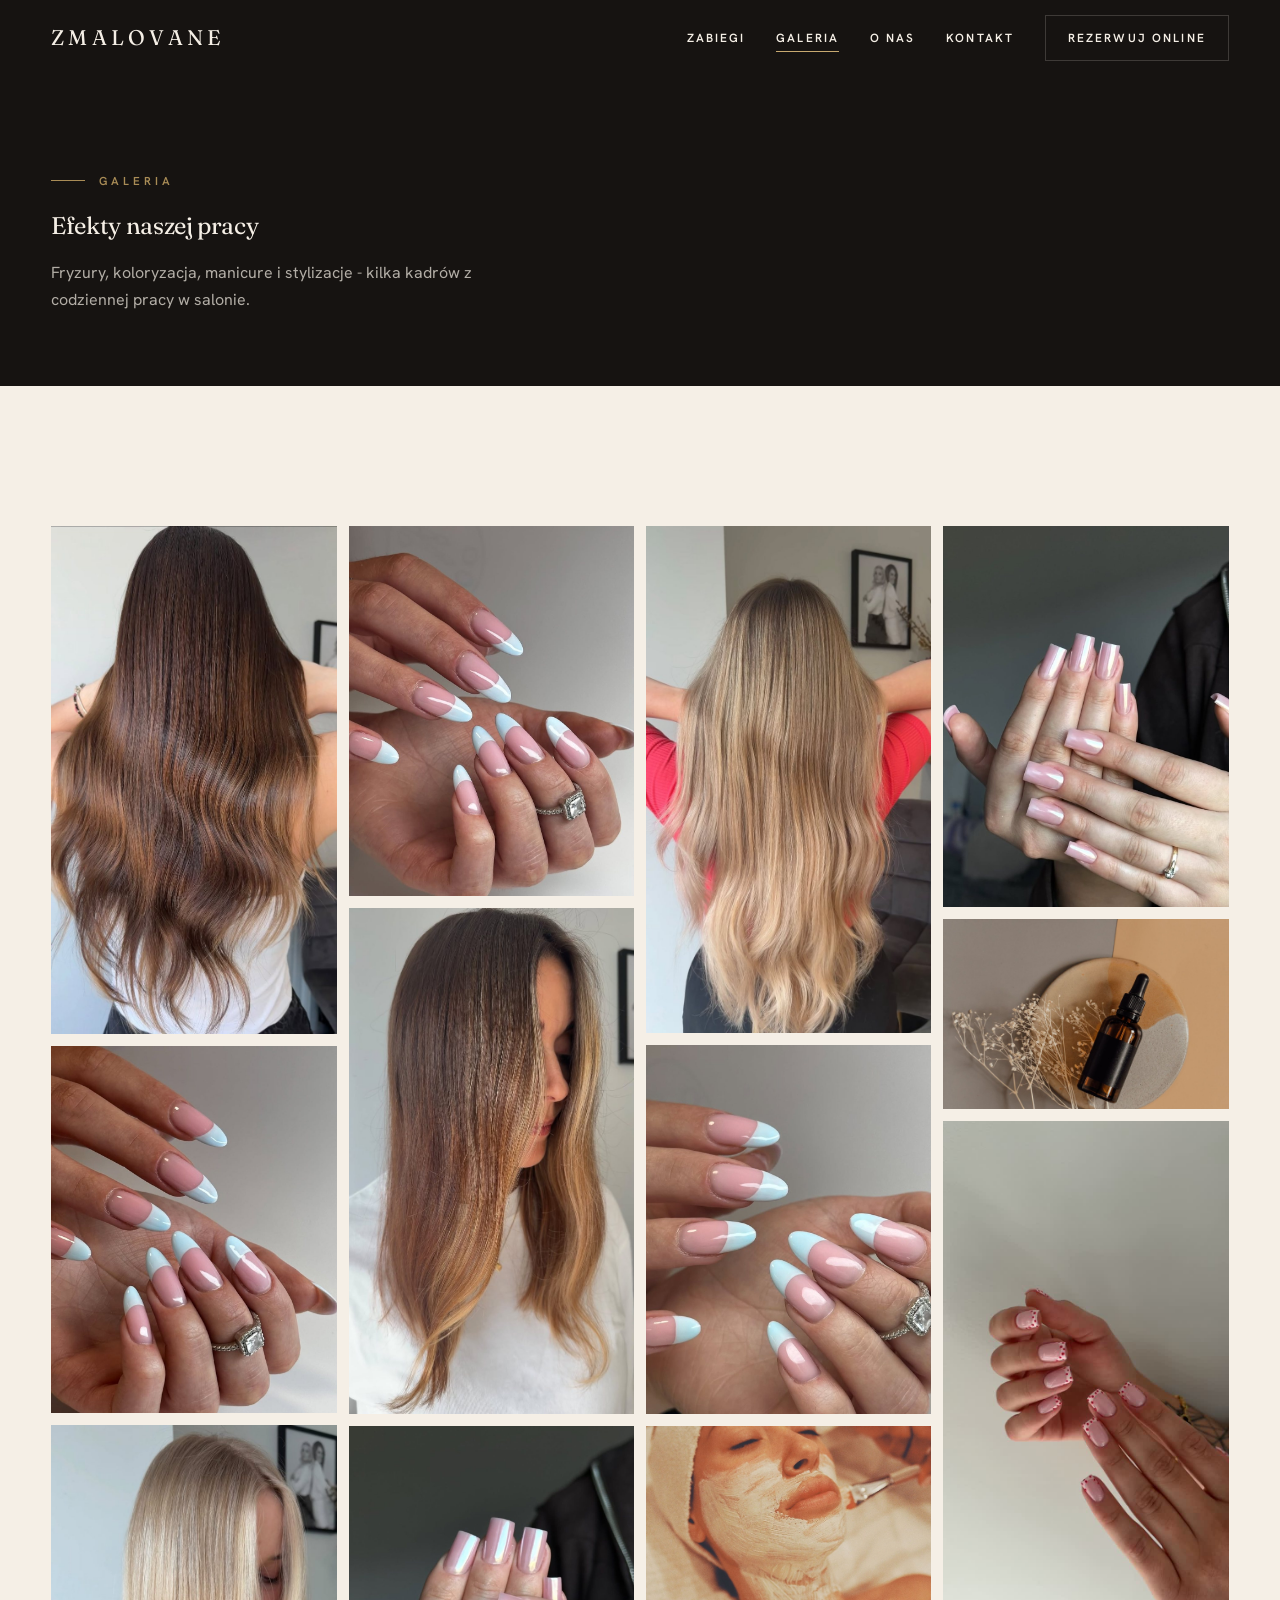
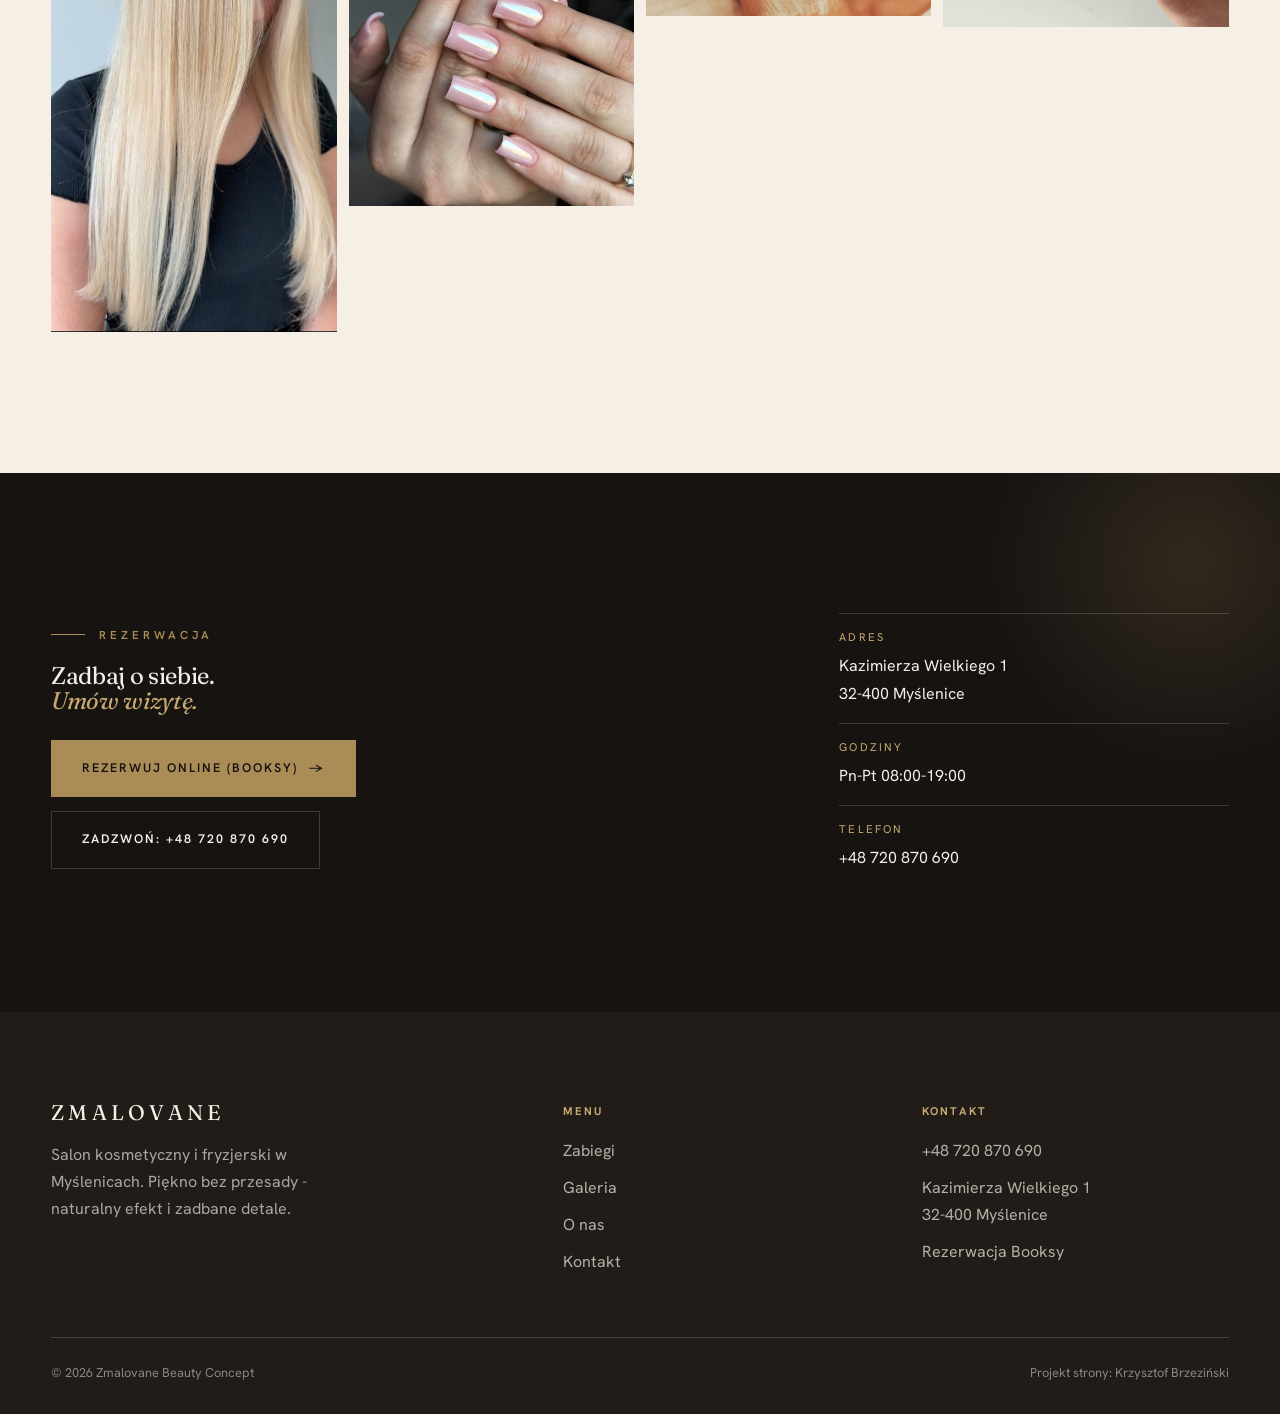
==== galeria.html @ ad1eac25 "REDESIGN v2 - calkowicie nowy szkielet (editorial atelier) Na zyczenie K.: nie recolor, lecz nowa st" ====
<!DOCTYPE html><html lang="pl"><head><meta charset="UTF-8">
<meta name="viewport" content="width=device-width, initial-scale=1.0">
<title>Galeria - Zmalovane Beauty Concept</title>
<meta name="description" content="Zmalovane Beauty Concept - salon kosmetyczny i fryzjerski w Myślenicach. Galeria.">
<link rel="preconnect" href="https://fonts.googleapis.com"><link rel="preconnect" href="https://fonts.gstatic.com" crossorigin>
<link href="https://fonts.googleapis.com/css2?family=Fraunces:ital,opsz,wght@0,9..144,400;0,9..144,500;1,9..144,400&family=Hanken+Grotesk:wght@400;500;600&display=swap" rel="stylesheet">
<link rel="stylesheet" href="assets/styles.css"></head><body>
<header class="top on-dark" id="top"><div class="wrap">
<a class="brand" href="index.html">Zmalovane</a>
<nav class="nav" id="nav">
<a href="zabiegi.html">Zabiegi</a>
<a href="galeria.html" class="on">Galeria</a>
<a href="o-nas.html">O nas</a>
<a href="kontakt.html">Kontakt</a>
<a class="book" href="https://booksy.com/pl-pl/103935_zmalovane-beauty-concept_paznokcie_10081_myslenice" target="_blank" rel="noopener">Rezerwuj online</a>
</nav>
<button class="burger" id="burger" aria-label="Menu"><span></span><span></span><span></span></button>
</div></header>
<section class="pagehead"><div class="wrap">
<span class="kicker rv">Galeria</span><h1 class="rv">Efekty naszej pracy</h1>
<p class="rv">Fryzury, koloryzacja, manicure i stylizacje - kilka kadrów z codziennej pracy w salonie.</p></div></section>
<section><div class="wrap"><div class="gal-full">
<figure class="rv"><img src="img/g5.jpg" alt="Koloryzacja włosów" loading="lazy"></figure>
<figure class="rv"><img src="img/g2.jpg" alt="Manicure hybrydowy" loading="lazy"></figure>
<figure class="rv"><img src="img/g7.jpg" alt="Stylizacja włosów" loading="lazy"></figure>
<figure class="rv"><img src="img/g6.jpg" alt="Manicure" loading="lazy"></figure>
<figure class="rv"><img src="img/g9.jpg" alt="Koloryzacja ombre" loading="lazy"></figure>
<figure class="rv"><img src="img/g8.jpg" alt="Paznokcie chrome" loading="lazy"></figure>
<figure class="rv"><img src="img/g1.jpg" alt="Koloryzacja" loading="lazy"></figure>
<figure class="rv"><img src="img/g3.jpg" alt="Manicure francuski" loading="lazy"></figure>
<figure class="rv"><img src="img/g11.jpg" alt="Pielęgnacja twarzy" loading="lazy"></figure>
<figure class="rv"><img src="img/g4.jpg" alt="Stylizacja paznokci" loading="lazy"></figure>
<figure class="rv"><img src="img/g13.jpg" alt="Pielęgnacja" loading="lazy"></figure>
<figure class="rv"><img src="img/g10.jpg" alt="Manicure" loading="lazy"></figure>
</div></div></section>
<section class="book-band"><div class="wrap">
<div class="rv"><span class="kicker">Rezerwacja</span>
<h2 style="margin-top:20px">Zadbaj o siebie.<br><em>Umów wizytę.</em></h2>
<div class="book-actions">
<a class="btn btn-gold" href="https://booksy.com/pl-pl/103935_zmalovane-beauty-concept_paznokcie_10081_myslenice" target="_blank" rel="noopener">Rezerwuj online (Booksy) <span class="a">&rarr;</span></a>
<a class="btn btn-lt" href="tel:+48720870690">Zadzwoń: +48 720 870 690</a></div></div>
<div class="info rv">
<div class="r"><div class="l">Adres</div><div>Kazimierza Wielkiego 1<br>32-400 Myślenice</div></div>
<div class="r"><div class="l">Godziny</div><div>Pn-Pt 08:00-19:00</div></div>
<div class="r"><div class="l">Telefon</div><a href="tel:+48720870690">+48 720 870 690</a></div></div>
</div></section>
<footer><div class="wrap"><div class="foot-grid">
<div class="foot-brand"><div class="brand">Zmalovane</div>
<p>Salon kosmetyczny i fryzjerski w Myślenicach. Piękno bez przesady - naturalny efekt i zadbane detale.</p></div>
<div class="foot-col"><h4>Menu</h4><a href="zabiegi.html">Zabiegi</a><a href="galeria.html">Galeria</a><a href="o-nas.html">O nas</a><a href="kontakt.html">Kontakt</a></div>
<div class="foot-col"><h4>Kontakt</h4><a href="tel:+48720870690">+48 720 870 690</a><p>Kazimierza Wielkiego 1<br>32-400 Myślenice</p><a href="https://booksy.com/pl-pl/103935_zmalovane-beauty-concept_paznokcie_10081_myslenice" target="_blank" rel="noopener">Rezerwacja Booksy</a></div>
</div><div class="foot-bot"><span>&copy; 2026 Zmalovane Beauty Concept</span><span>Projekt strony: Krzysztof Brzeziński</span></div>
</div></footer><script src="assets/main.js"></script></body></html>
---- assets/styles.css ----
/* ============================================================
   ZMALOVANE BEAUTY CONCEPT — redesign 2026-07-06
   "Editorial atelier": quiet luxury, czern / kosc sloniowa / bez,
   akcent antyczny zloty. NOWY szkielet (nie STOLBASZ).
   Projekt: Krzysztof Brzezinski
   ============================================================ */

:root{
  --ivory:#F5EFE6;        /* glowne tlo - ciepla kosc sloniowa */
  --ivory-2:#EFE7DA;      /* sekcje alternatywne - bez */
  --char:#161311;         /* czern (hero, booking, stopka) */
  --char-2:#211C18;       /* ciemniejsze karty na czerni */
  --ink:#1A1613;          /* tekst na jasnym */
  --ink-2:#4A4137;        /* drugorzedny */
  --stone:#8B8073;        /* muted taupe */
  --gold:#A98C56;         /* jedyny akcent - antyczne zloto */
  --gold-lt:#C7A970;
  --line:rgba(26,22,19,.14);
  --line-lt:rgba(245,239,230,.18);
  --disp:'Fraunces',Georgia,serif;
  --body:'Hanken Grotesk',system-ui,sans-serif;
  --sp:clamp(84px,11vw,168px);      /* rytm sekcji - duzo oddechu */
}

*{box-sizing:border-box;margin:0;padding:0}
html{scroll-behavior:smooth}
body{font-family:var(--body);color:var(--ink);background:var(--ivory);
  font-size:clamp(1rem,.97rem+.15vw,1.09rem);line-height:1.7;-webkit-font-smoothing:antialiased;text-rendering:optimizeLegibility}
img{max-width:100%;display:block}
a{color:inherit;text-decoration:none}
.wrap{width:min(92%,1240px);margin-inline:auto}
section{padding-block:var(--sp)}

h1,h2,h3{font-family:var(--disp);font-weight:400;line-height:1.04;letter-spacing:-.015em}
.serif-it{font-style:italic}

/* label / eyebrow */
.kicker{font-family:var(--body);font-size:.72rem;font-weight:600;letter-spacing:.34em;text-transform:uppercase;color:var(--gold);
  display:inline-flex;align-items:center;gap:14px}
.kicker::before{content:"";width:34px;height:1px;background:var(--gold);display:inline-block}
.kicker.center{justify-content:center}

/* buttons */
.btn{display:inline-flex;align-items:center;gap:11px;font-family:var(--body);font-weight:600;font-size:.78rem;
  letter-spacing:.16em;text-transform:uppercase;padding:17px 30px;border:1px solid var(--ink);color:var(--ink);
  background:transparent;transition:.35s cubic-bezier(.2,.7,.3,1);cursor:pointer}
.btn:hover{background:var(--ink);color:var(--ivory)}
.btn-fill{background:var(--ink);color:var(--ivory);border-color:var(--ink)}
.btn-fill:hover{background:var(--gold);border-color:var(--gold);color:var(--char)}
.btn-gold{background:var(--gold);border-color:var(--gold);color:var(--char)}
.btn-gold:hover{background:transparent;color:var(--gold)}
.btn-lt{border-color:var(--line-lt);color:var(--ivory)}
.btn-lt:hover{background:var(--ivory);color:var(--char);border-color:var(--ivory)}
.btn .a{transition:transform .35s}
.btn:hover .a{transform:translateX(5px)}

/* ---------- TOP BAR ---------- */
.top{position:fixed;inset:0 0 auto 0;z-index:60;transition:background .4s,border-color .4s,padding .4s;
  border-bottom:1px solid transparent;padding-block:6px}
.top .wrap{display:flex;align-items:center;justify-content:space-between;height:64px}
.top.solid{background:color-mix(in srgb,var(--ivory) 92%,transparent);backdrop-filter:blur(12px) saturate(140%);border-bottom-color:var(--line)}
.brand{font-family:var(--disp);font-weight:400;font-size:1.32rem;letter-spacing:.2em;text-transform:uppercase;color:var(--ink);line-height:1}
.top.on-dark .brand,.top.on-dark .nav a{color:var(--ivory)}
.top.on-dark .nav a::after{background:var(--gold-lt)}
.nav{display:flex;align-items:center;gap:clamp(18px,2.4vw,38px)}
.nav a{font-size:.74rem;font-weight:600;letter-spacing:.18em;text-transform:uppercase;color:var(--ink-2);position:relative;padding-block:4px}
.nav a::after{content:"";position:absolute;left:0;bottom:0;height:1px;width:0;background:var(--gold);transition:width .35s}
.nav a:hover::after,.nav a.on::after{width:100%}
.nav .book{padding:12px 22px;border:1px solid currentColor;color:var(--ink)}
.top.on-dark .nav .book{color:var(--ivory);border-color:var(--line-lt)}
.nav .book::after{display:none}
.nav .book:hover{background:var(--gold);border-color:var(--gold);color:var(--char)}
.burger{display:none;flex-direction:column;gap:5px;background:none;border:0;cursor:pointer;padding:8px}
.burger span{width:26px;height:1.5px;background:currentColor;color:var(--ink);transition:.3s}
.top.on-dark .burger span{background:var(--ivory)}

/* ---------- HERO (charcoal, asymetryczny editorial) ---------- */
.hero{position:relative;background:var(--char);color:var(--ivory);min-height:100svh;display:flex;align-items:stretch;overflow:hidden}
.hero-grid{display:grid;grid-template-columns:1.05fr .95fr;width:100%;align-items:stretch}
.hero-copy{display:flex;flex-direction:column;justify-content:center;padding:clamp(96px,12vh,150px) clamp(24px,5vw,90px) clamp(48px,7vh,90px)}
.hero-copy .kicker{margin-bottom:34px}
.hero-h1{font-size:clamp(3.2rem,2rem+6vw,6.4rem);line-height:.98;letter-spacing:-.02em;margin-bottom:30px}
.hero-h1 em{font-style:italic;color:var(--gold-lt)}
.hero-lead{color:rgba(245,239,230,.72);max-width:40ch;font-size:clamp(1.05rem,1rem+.4vw,1.25rem);margin-bottom:40px}
.hero-actions{display:flex;flex-wrap:wrap;gap:16px;align-items:center}
.hero-meta{margin-top:44px;display:flex;gap:34px;flex-wrap:wrap;color:rgba(245,239,230,.6);font-size:.82rem;letter-spacing:.04em}
.hero-meta b{color:var(--gold-lt);font-weight:600}
.hero-fig{position:relative;overflow:hidden;min-height:56svh}
.hero-fig img{position:absolute;inset:0;width:100%;height:100%;object-fit:cover;object-position:50% 28%}
.hero-fig::after{content:"";position:absolute;inset:0;background:linear-gradient(100deg,rgba(22,19,17,.5),transparent 34%)}
.hero-tag{position:absolute;left:0;bottom:0;z-index:2;writing-mode:vertical-rl;transform:rotate(180deg);
  padding:18px 12px;font-size:.68rem;letter-spacing:.32em;text-transform:uppercase;color:rgba(245,239,230,.7)}

/* ---------- MARQUEE ---------- */
.marq{background:var(--char);padding:0 0 0;overflow:hidden;border-top:1px solid var(--line-lt)}
.marq-track{display:flex;gap:0;width:100%}
.marq-track img{width:clamp(210px,24vw,320px);height:clamp(260px,30vw,400px);object-fit:cover;filter:grayscale(.08)}

/* ---------- INTRO MANIFESTO ---------- */
.manifesto{text-align:center;background:var(--ivory)}
.manifesto .wrap{max-width:940px}
.manifesto .kicker{margin-bottom:34px}
.manifesto p{font-family:var(--disp);font-weight:400;font-size:clamp(1.7rem,1.1rem+2.6vw,3rem);line-height:1.26;letter-spacing:-.01em;color:var(--ink)}
.manifesto p em{font-style:italic;color:var(--gold)}
.manifesto .sig{margin-top:34px;color:var(--stone);font-size:.82rem;letter-spacing:.2em;text-transform:uppercase}

/* ---------- SERVICES (editorial rows) ---------- */
.svcs{background:var(--ivory-2)}
.svc-head{display:flex;justify-content:space-between;align-items:flex-end;gap:24px;margin-bottom:clamp(40px,6vw,80px);flex-wrap:wrap}
.svc-head h2{font-size:clamp(2.2rem,1.5rem+2.6vw,3.6rem)}
.svc-row{display:grid;grid-template-columns:1fr 1fr;gap:clamp(28px,5vw,84px);align-items:center;padding-block:clamp(34px,5vw,64px)}
.svc-row+.svc-row{border-top:1px solid var(--line)}
.svc-row:nth-child(even) .svc-fig{order:2}
.svc-fig{position:relative;aspect-ratio:4/5;overflow:hidden}
.svc-fig img{width:100%;height:100%;object-fit:cover;transition:transform 1.1s cubic-bezier(.2,.7,.3,1)}
.svc-row:hover .svc-fig img{transform:scale(1.05)}
.svc-no{font-family:var(--disp);font-size:.9rem;letter-spacing:.2em;color:var(--gold);display:block;margin-bottom:18px}
.svc-copy h3{font-size:clamp(1.7rem,1.2rem+1.6vw,2.6rem);margin-bottom:16px}
.svc-copy p{color:var(--ink-2);max-width:44ch;margin-bottom:22px}
.svc-price{display:flex;flex-direction:column;gap:9px;margin-bottom:26px;max-width:38ch}
.svc-price .r{display:flex;justify-content:space-between;gap:16px;border-bottom:1px dotted var(--line);padding-bottom:8px;font-size:.95rem}
.svc-price .r span:first-child{color:var(--ink)}
.svc-price .r span:last-child{color:var(--gold);font-weight:600;white-space:nowrap}
.svc-link{font-size:.76rem;font-weight:600;letter-spacing:.16em;text-transform:uppercase;color:var(--ink);
  border-bottom:1px solid var(--gold);padding-bottom:5px;display:inline-flex;gap:9px;align-items:center}
.svc-link .a{transition:transform .35s}.svc-link:hover .a{transform:translateX(5px)}

/* ---------- GALLERY teaser ---------- */
.galsec .svc-head{margin-bottom:clamp(30px,4vw,54px)}
.gal-grid{display:grid;grid-template-columns:repeat(4,1fr);gap:12px}
.gal-grid figure{position:relative;overflow:hidden;aspect-ratio:3/4}
.gal-grid figure.tall{grid-row:span 2;aspect-ratio:3/8}
.gal-grid img{width:100%;height:100%;object-fit:cover;transition:transform 1s cubic-bezier(.2,.7,.3,1)}
.gal-grid figure:hover img{transform:scale(1.06)}
@media(max-width:820px){.gal-grid{grid-template-columns:repeat(2,1fr)}.gal-grid figure.tall{grid-row:span 1;aspect-ratio:3/4}}

/* ---------- ATELIER / ZESPOL (dark) ---------- */
.atelier{background:var(--char);color:var(--ivory)}
.atelier .wrap{display:grid;grid-template-columns:1fr 1fr;gap:clamp(32px,6vw,90px);align-items:center}
.atelier-fig{aspect-ratio:5/6;overflow:hidden}
.atelier-fig img{width:100%;height:100%;object-fit:cover}
.atelier .kicker{margin-bottom:28px}
.atelier h2{font-size:clamp(2rem,1.4rem+2.4vw,3.2rem);margin-bottom:24px;color:var(--ivory)}
.atelier p{color:rgba(245,239,230,.72);max-width:46ch;margin-bottom:18px}
.team{margin-top:30px;display:flex;flex-direction:column;gap:14px}
.team .m{display:flex;align-items:baseline;gap:16px;border-top:1px solid var(--line-lt);padding-top:14px}
.team .m b{font-family:var(--disp);font-size:1.15rem;font-weight:400}
.team .m span{color:var(--gold-lt);font-size:.74rem;letter-spacing:.16em;text-transform:uppercase}

/* ---------- TRUST band ---------- */
.trust{background:var(--ivory);text-align:center}
.trust .stars{font-size:1.3rem;color:var(--gold);letter-spacing:.2em}
.trust .big{font-family:var(--disp);font-size:clamp(2.6rem,1.8rem+3vw,4.4rem);line-height:1;margin:14px 0 8px}
.trust .sub{color:var(--stone);letter-spacing:.06em}
.trust-row{margin-top:clamp(38px,5vw,64px);display:grid;grid-template-columns:repeat(3,1fr);gap:24px;max-width:920px;margin-inline:auto}
.trust-row .c{border-top:1px solid var(--line);padding-top:20px}
.trust-row .c b{font-family:var(--disp);font-size:1.2rem;display:block;margin-bottom:6px}
.trust-row .c span{color:var(--ink-2);font-size:.92rem}
@media(max-width:680px){.trust-row{grid-template-columns:1fr}}

/* ---------- BOOKING band (dark) ---------- */
.book-band{background:var(--char);color:var(--ivory);position:relative;overflow:hidden}
.book-band::before{content:"";position:absolute;right:-120px;top:-120px;width:420px;height:420px;border-radius:50%;
  background:radial-gradient(circle,rgba(169,140,86,.18),transparent 70%)}
.book-band .wrap{position:relative;z-index:1;display:grid;grid-template-columns:1.3fr .7fr;gap:clamp(30px,5vw,70px);align-items:center}
.book-band h2{font-size:clamp(2.2rem,1.5rem+3vw,4rem);color:var(--ivory);margin-bottom:18px}
.book-band h2 em{font-style:italic;color:var(--gold-lt)}
.book-band .info{display:flex;flex-direction:column;gap:16px}
.book-band .info .r{border-top:1px solid var(--line-lt);padding-top:14px}
.book-band .info .l{font-size:.7rem;letter-spacing:.2em;text-transform:uppercase;color:var(--gold-lt);margin-bottom:5px}
.book-band .info a,.book-band .info div{color:var(--ivory)}
.book-actions{display:flex;flex-direction:column;gap:14px;align-items:flex-start;margin-top:26px}

/* ---------- FOOTER ---------- */
footer{background:var(--char-2);color:rgba(245,239,230,.66);padding-block:clamp(56px,7vw,90px) 30px}
.foot-grid{display:grid;grid-template-columns:1.5fr 1fr 1fr;gap:clamp(28px,4vw,60px);margin-bottom:52px}
.foot-brand .brand{color:var(--ivory);margin-bottom:18px}
.foot-brand p{max-width:34ch}
.foot-col h4{font-size:.7rem;letter-spacing:.2em;text-transform:uppercase;color:var(--gold-lt);margin-bottom:16px}
.foot-col a,.foot-col p{display:block;margin-bottom:10px;color:rgba(245,239,230,.7)}
.foot-col a:hover{color:var(--ivory)}
.foot-bot{border-top:1px solid var(--line-lt);padding-top:24px;display:flex;justify-content:space-between;flex-wrap:wrap;gap:12px;font-size:.8rem;color:rgba(245,239,230,.5)}

/* ---------- pagehead (podstrony) ---------- */
.pagehead{background:var(--char);color:var(--ivory);padding-top:clamp(140px,18vh,200px);padding-bottom:clamp(56px,8vh,96px);position:relative;overflow:hidden}
.pagehead .kicker{margin-bottom:24px}
.pagehead h1{font-size:clamp(2.6rem,1.8rem+3.4vw,5rem);max-width:16ch}
.pagehead p{color:rgba(245,239,230,.7);max-width:52ch;margin-top:20px}

/* ---------- REVEAL ---------- */
.rv{opacity:0;transform:translateY(26px);transition:opacity 1s cubic-bezier(.16,.84,.44,1),transform 1s cubic-bezier(.16,.84,.44,1)}
.rv.in{opacity:1;transform:none}

/* ---------- RESPONSIVE ---------- */
@media(max-width:920px){
  .hero-grid,.atelier .wrap,.book-band .wrap{grid-template-columns:1fr}
  .hero{min-height:auto}
  .hero-fig{min-height:70svh;order:-1}
  .svc-row{grid-template-columns:1fr;gap:24px}
  .svc-row:nth-child(even) .svc-fig{order:0}
  .svc-fig{aspect-ratio:16/11;max-height:440px}
  .foot-grid{grid-template-columns:1fr 1fr}
}
@media(max-width:680px){
  .nav{position:fixed;inset:0 0 auto 0;top:0;height:100svh;background:var(--char);flex-direction:column;justify-content:center;
    gap:26px;transform:translateY(-100%);transition:transform .45s cubic-bezier(.2,.7,.3,1)}
  .nav.open{transform:none}
  .nav a{color:var(--ivory);font-size:1rem}
  .nav .book{color:var(--ivory);border-color:var(--line-lt)}
  .burger{display:flex;z-index:70}
  .top.menu-open .burger span{background:var(--ivory)}
  .foot-grid{grid-template-columns:1fr}
  .gal-grid{grid-template-columns:repeat(2,1fr)}
}
@media(prefers-reduced-motion:reduce){
  *{animation:none!important;transition:none!important}
  .rv{opacity:1!important;transform:none!important}
  html{scroll-behavior:auto}
}

/* ---------- CENNIK (podstrona zabiegi) ---------- */
.price-cat{max-width:820px;margin:0 auto}
.price-cat+.price-cat{margin-top:clamp(48px,6vw,84px)}
.price-cat>h2{font-size:clamp(1.7rem,1.2rem+1.4vw,2.4rem);margin-bottom:8px}
.price-cat>.kicker{margin-bottom:22px}
.price-list{display:flex;flex-direction:column}
.price-item{display:grid;grid-template-columns:1fr auto;gap:10px 24px;align-items:baseline;
  padding-block:18px;border-top:1px solid var(--line)}
.price-item:last-child{border-bottom:1px solid var(--line)}
.price-item .pn{font-family:var(--disp);font-size:1.2rem}
.price-item .pm{grid-column:1;color:var(--stone);font-size:.86rem;margin-top:-2px}
.price-item .pp{font-family:var(--disp);font-size:1.25rem;color:var(--gold);white-space:nowrap}
.price-note{max-width:820px;margin:clamp(40px,5vw,64px) auto 0;color:var(--stone);font-size:.92rem;text-align:center}

/* ---------- GALERIA (podstrona) ---------- */
.gal-full{columns:4;column-gap:12px}
.gal-full figure{break-inside:avoid;margin:0 0 12px;overflow:hidden;position:relative}
.gal-full img{width:100%;height:auto;display:block;transition:transform 1s cubic-bezier(.2,.7,.3,1)}
.gal-full figure:hover img{transform:scale(1.05)}
@media(max-width:1000px){.gal-full{columns:3}}
@media(max-width:720px){.gal-full{columns:2}}

/* ---------- KONTAKT ---------- */
.contact{display:grid;grid-template-columns:.9fr 1.1fr;gap:clamp(30px,5vw,70px);align-items:start}
.contact .info-list{display:flex;flex-direction:column;gap:2px}
.contact .ir{display:flex;flex-direction:column;gap:4px;padding-block:20px;border-top:1px solid var(--line)}
.contact .ir .l{font-size:.7rem;letter-spacing:.2em;text-transform:uppercase;color:var(--gold)}
.contact .ir .v{font-family:var(--disp);font-size:1.3rem}
.contact .ir a.v:hover{color:var(--gold)}
.contact .cta-box{margin-top:26px;display:flex;flex-direction:column;gap:14px;align-items:flex-start}
.map{border:0;width:100%;height:100%;min-height:440px;filter:grayscale(.15) contrast(1.03)}
@media(max-width:820px){.contact{grid-template-columns:1fr}.map{min-height:320px}}
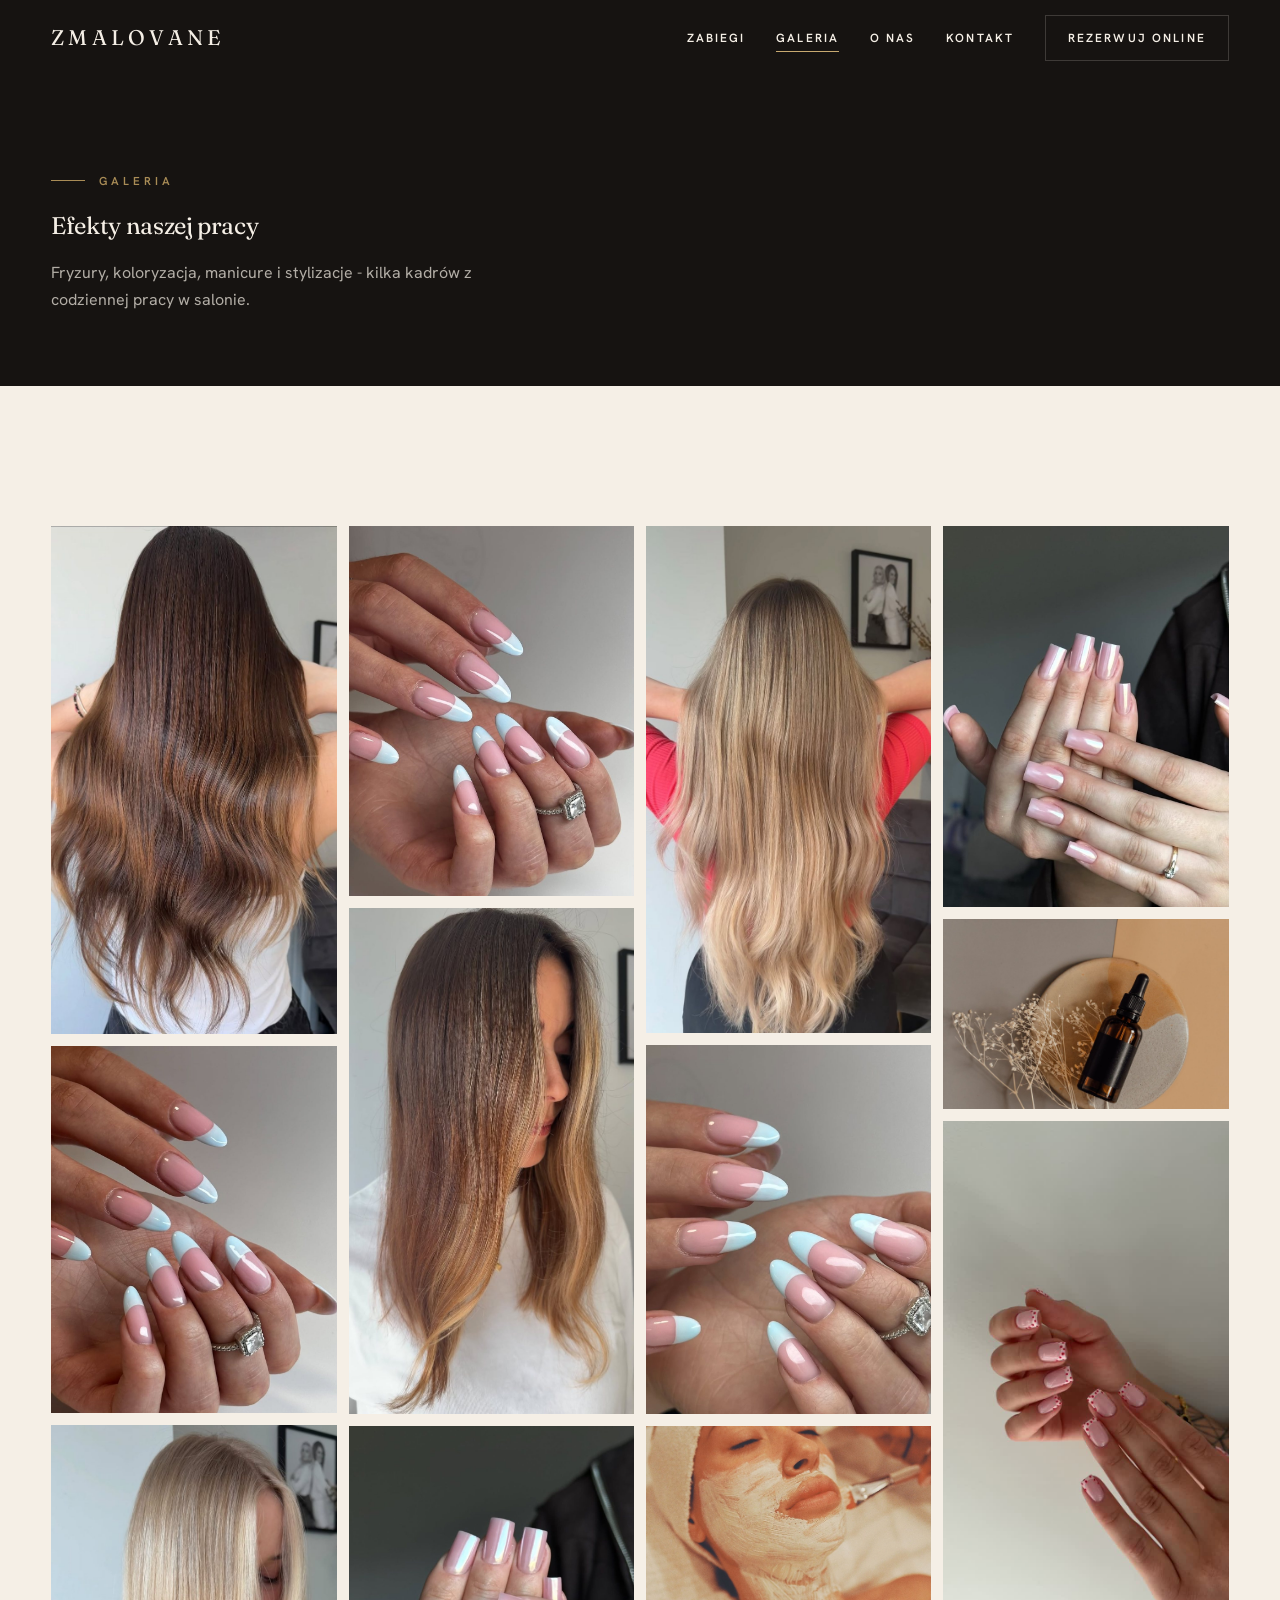
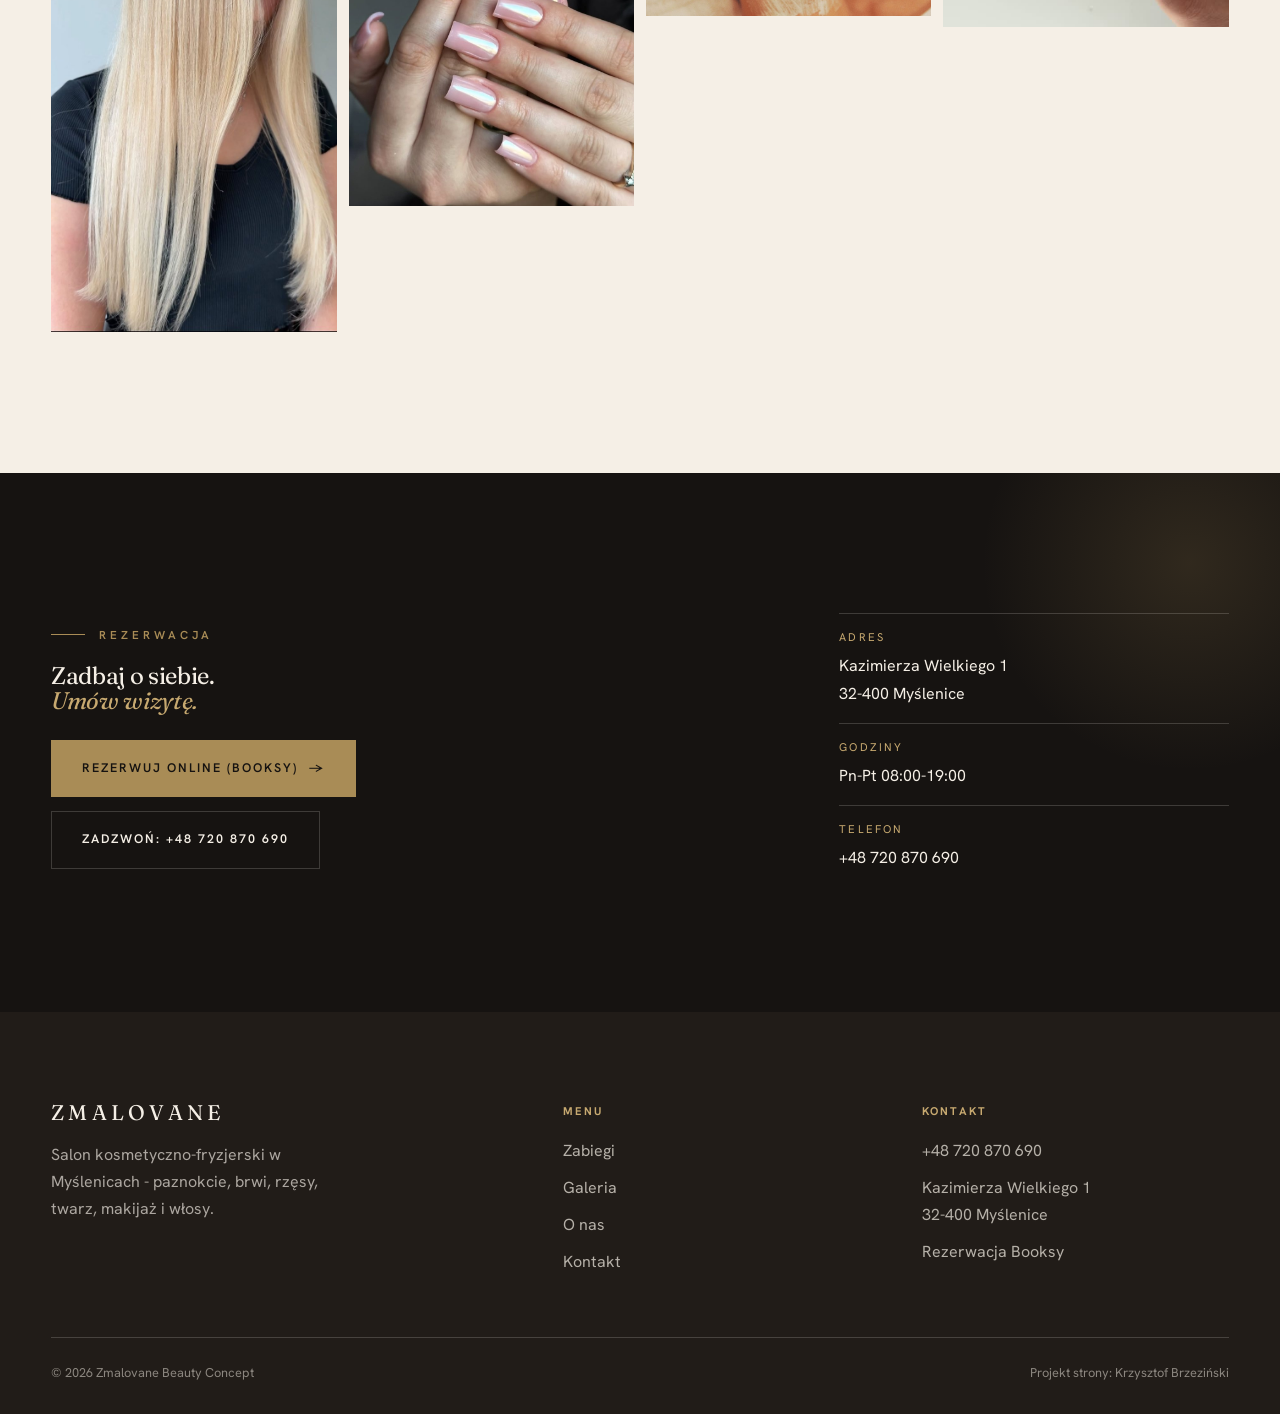
==== commit ef61c0ee: "Hero wiekszy portret + KONIEC frazesow (usun 'Piekno bez przesady', manifest, 'uroda ktora nie krzyc" ====
--- a/galeria.html
+++ b/galeria.html
@@ -46,7 +46,7 @@
 </div></section>
 <footer><div class="wrap"><div class="foot-grid">
 <div class="foot-brand"><div class="brand">Zmalovane</div>
-<p>Salon kosmetyczny i fryzjerski w Myślenicach. Piękno bez przesady - naturalny efekt i zadbane detale.</p></div>
+<p>Salon kosmetyczno-fryzjerski w Myślenicach - paznokcie, brwi, rzęsy, twarz, makijaż i włosy.</p></div>
 <div class="foot-col"><h4>Menu</h4><a href="zabiegi.html">Zabiegi</a><a href="galeria.html">Galeria</a><a href="o-nas.html">O nas</a><a href="kontakt.html">Kontakt</a></div>
 <div class="foot-col"><h4>Kontakt</h4><a href="tel:+48720870690">+48 720 870 690</a><p>Kazimierza Wielkiego 1<br>32-400 Myślenice</p><a href="https://booksy.com/pl-pl/103935_zmalovane-beauty-concept_paznokcie_10081_myslenice" target="_blank" rel="noopener">Rezerwacja Booksy</a></div>
 </div><div class="foot-bot"><span>&copy; 2026 Zmalovane Beauty Concept</span><span>Projekt strony: Krzysztof Brzeziński</span></div>
--- a/assets/styles.css
+++ b/assets/styles.css
@@ -76,7 +76,7 @@
 
 /* ---------- HERO (charcoal, asymetryczny editorial) ---------- */
 .hero{position:relative;background:var(--char);color:var(--ivory);min-height:100svh;display:flex;align-items:stretch;overflow:hidden}
-.hero-grid{display:grid;grid-template-columns:1.05fr .95fr;width:100%;align-items:stretch}
+.hero-grid{display:grid;grid-template-columns:.9fr 1.1fr;width:100%;align-items:stretch}
 .hero-copy{display:flex;flex-direction:column;justify-content:center;padding:clamp(96px,12vh,150px) clamp(24px,5vw,90px) clamp(48px,7vh,90px)}
 .hero-copy .kicker{margin-bottom:34px}
 .hero-h1{font-size:clamp(3.2rem,2rem+6vw,6.4rem);line-height:.98;letter-spacing:-.02em;margin-bottom:30px}
@@ -85,16 +85,16 @@
 .hero-actions{display:flex;flex-wrap:wrap;gap:16px;align-items:center}
 .hero-meta{margin-top:44px;display:flex;gap:34px;flex-wrap:wrap;color:rgba(245,239,230,.6);font-size:.82rem;letter-spacing:.04em}
 .hero-meta b{color:var(--gold-lt);font-weight:600}
-.hero-fig{position:relative;overflow:hidden;min-height:56svh}
-.hero-fig img{position:absolute;inset:0;width:100%;height:100%;object-fit:cover;object-position:50% 28%}
-.hero-fig::after{content:"";position:absolute;inset:0;background:linear-gradient(100deg,rgba(22,19,17,.5),transparent 34%)}
+.hero-fig{position:relative;display:flex;align-items:center;justify-content:center;padding:clamp(78px,9vh,104px) clamp(16px,2.5vw,44px) clamp(28px,4vh,52px)}
+.hero-fig img{position:static;height:auto;width:auto;max-height:86vh;max-height:86svh;max-width:100%;object-fit:contain;border:1px solid rgba(201,169,112,.4)}
+.hero-fig::after{content:none}
 .hero-tag{position:absolute;left:0;bottom:0;z-index:2;writing-mode:vertical-rl;transform:rotate(180deg);
   padding:18px 12px;font-size:.68rem;letter-spacing:.32em;text-transform:uppercase;color:rgba(245,239,230,.7)}
 
 /* ---------- MARQUEE ---------- */
 .marq{background:var(--char);padding:0 0 0;overflow:hidden;border-top:1px solid var(--line-lt)}
-.marq-track{display:flex;gap:0;width:100%}
-.marq-track img{width:clamp(210px,24vw,320px);height:clamp(260px,30vw,400px);object-fit:cover;filter:grayscale(.08)}
+.marq-track{display:grid;grid-template-columns:repeat(4,1fr);gap:2px;width:100%}
+.marq-track img{width:100%;aspect-ratio:3/4;height:auto;object-fit:cover;object-position:50% 45%;display:block}
 
 /* ---------- INTRO MANIFESTO ---------- */
 .manifesto{text-align:center;background:var(--ivory)}
@@ -195,13 +195,15 @@
 @media(max-width:920px){
   .hero-grid,.atelier .wrap,.book-band .wrap{grid-template-columns:1fr}
   .hero{min-height:auto}
-  .hero-fig{min-height:70svh;order:-1}
+  .hero-fig{order:-1;padding:96px 24px 0}
+  .hero-fig img{max-height:64svh}
   .svc-row{grid-template-columns:1fr;gap:24px}
   .svc-row:nth-child(even) .svc-fig{order:0}
   .svc-fig{aspect-ratio:16/11;max-height:440px}
   .foot-grid{grid-template-columns:1fr 1fr}
 }
 @media(max-width:680px){
+  .marq-track{grid-template-columns:repeat(2,1fr)}
   .nav{position:fixed;inset:0 0 auto 0;top:0;height:100svh;background:var(--char);flex-direction:column;justify-content:center;
     gap:26px;transform:translateY(-100%);transition:transform .45s cubic-bezier(.2,.7,.3,1)}
   .nav.open{transform:none}
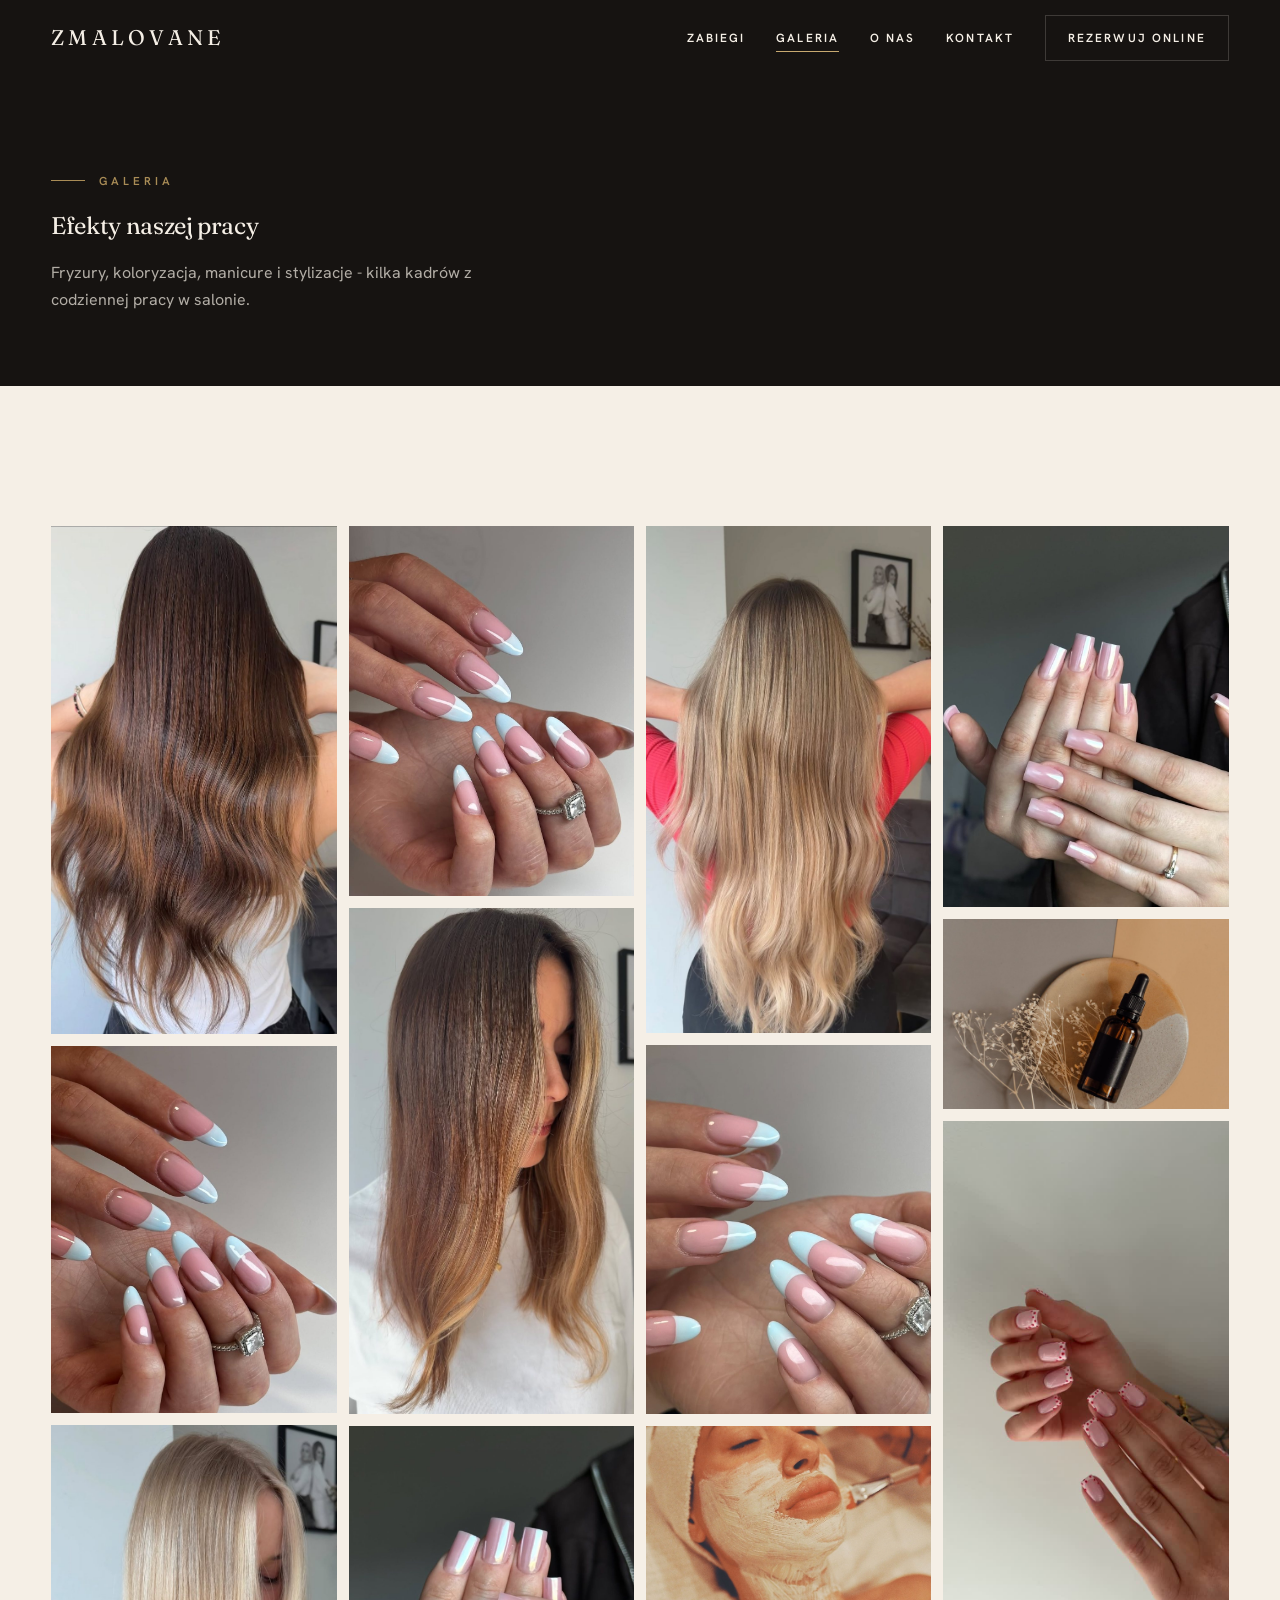
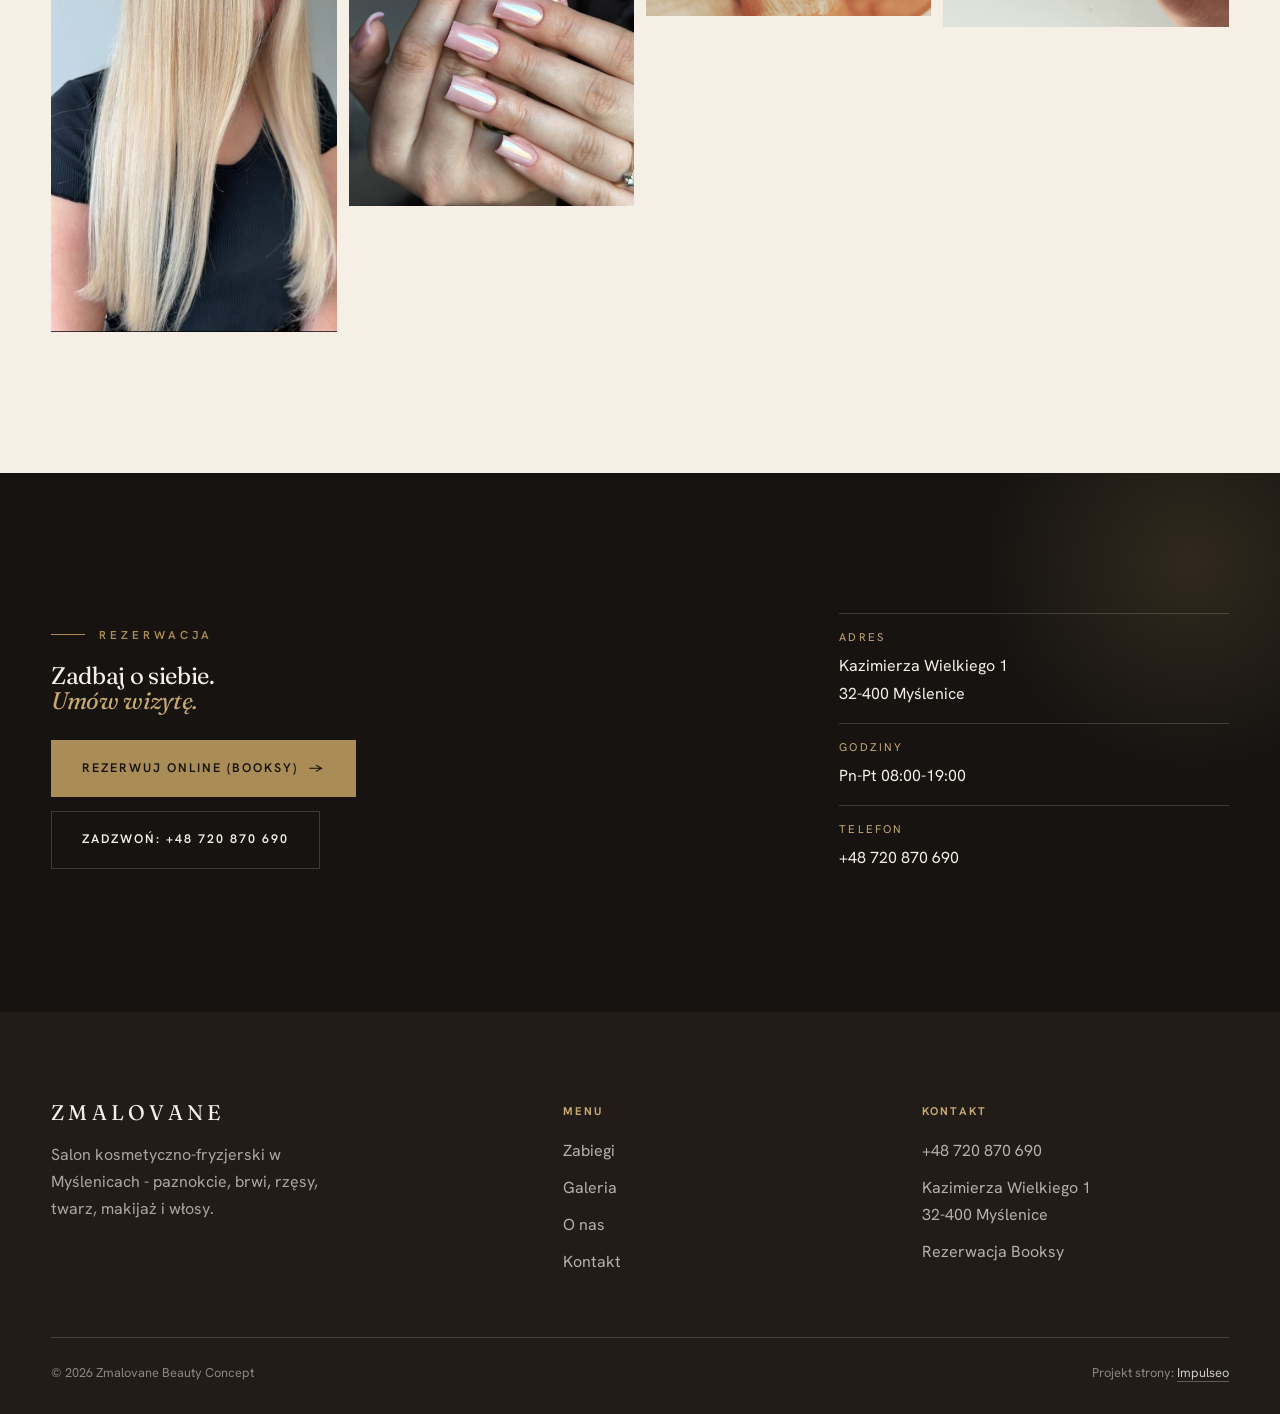
==== commit 4969f72e: "Stopka: podpis Impulseo z linkiem + poprawka znikajacego napisu w naglowku" ====
--- a/galeria.html
+++ b/galeria.html
@@ -49,5 +49,5 @@
 <p>Salon kosmetyczno-fryzjerski w Myślenicach - paznokcie, brwi, rzęsy, twarz, makijaż i włosy.</p></div>
 <div class="foot-col"><h4>Menu</h4><a href="zabiegi.html">Zabiegi</a><a href="galeria.html">Galeria</a><a href="o-nas.html">O nas</a><a href="kontakt.html">Kontakt</a></div>
 <div class="foot-col"><h4>Kontakt</h4><a href="tel:+48720870690">+48 720 870 690</a><p>Kazimierza Wielkiego 1<br>32-400 Myślenice</p><a href="https://booksy.com/pl-pl/103935_zmalovane-beauty-concept_paznokcie_10081_myslenice" target="_blank" rel="noopener">Rezerwacja Booksy</a></div>
-</div><div class="foot-bot"><span>&copy; 2026 Zmalovane Beauty Concept</span><span>Projekt strony: Krzysztof Brzeziński</span></div>
+</div><div class="foot-bot"><span>&copy; 2026 Zmalovane Beauty Concept</span><span>Projekt strony: <a class="foot-credit" href="https://impulseo.pl" target="_blank" rel="noopener">Impulseo</a></span></div>
 </div></footer><script src="assets/main.js"></script></body></html>
--- a/assets/styles.css
+++ b/assets/styles.css
@@ -86,7 +86,8 @@
 .hero-meta{margin-top:44px;display:flex;gap:34px;flex-wrap:wrap;color:rgba(245,239,230,.6);font-size:.82rem;letter-spacing:.04em}
 .hero-meta b{color:var(--gold-lt);font-weight:600}
 .hero-fig{position:relative;display:flex;align-items:center;justify-content:center;padding:clamp(78px,9vh,104px) clamp(16px,2.5vw,44px) clamp(28px,4vh,52px)}
-.hero-fig img{position:static;height:auto;width:auto;max-height:86vh;max-height:86svh;max-width:100%;object-fit:contain;border:1px solid rgba(201,169,112,.4)}
+.hero-fig img,.hero-fig .hero-video{position:static;height:auto;width:auto;max-height:86vh;max-height:86svh;max-width:100%;object-fit:contain;border:1px solid rgba(201,169,112,.4)}
+.hero-fig .hero-video{display:block}
 .hero-fig::after{content:none}
 .hero-tag{position:absolute;left:0;bottom:0;z-index:2;writing-mode:vertical-rl;transform:rotate(180deg);
   padding:18px 12px;font-size:.68rem;letter-spacing:.32em;text-transform:uppercase;color:rgba(245,239,230,.7)}
@@ -196,7 +197,7 @@
   .hero-grid,.atelier .wrap,.book-band .wrap{grid-template-columns:1fr}
   .hero{min-height:auto}
   .hero-fig{order:-1;padding:96px 24px 0}
-  .hero-fig img{max-height:64svh}
+  .hero-fig img,.hero-fig .hero-video{max-height:64svh}
   .svc-row{grid-template-columns:1fr;gap:24px}
   .svc-row:nth-child(even) .svc-fig{order:0}
   .svc-fig{aspect-ratio:16/11;max-height:440px}
@@ -252,3 +253,19 @@
 .contact .cta-box{margin-top:26px;display:flex;flex-direction:column;gap:14px;align-items:flex-start}
 .map{border:0;width:100%;height:100%;min-height:440px;filter:grayscale(.15) contrast(1.03)}
 @media(max-width:820px){.contact{grid-template-columns:1fr}.map{min-height:320px}}
+
+
+/* ====== IMPULSEO-FIX-20260731 ======================================================
+   1) PODPIS w stopce jest teraz linkiem do impulseo.pl - ma być widocznie klikalny.
+   2) ŻYWY NAGŁÓWEK: warstwa przenikających kadrów (.mt-hero-layer) miała z-index:1, więc
+      lądowała NAD przyciemnieniem hero, a w rodzinie „fachowcy" nawet nad panelem z tekstem
+      (.hf-panel nie miał własnego z-index). Efekt: przy zmianie zdjęcia napis znikał i wracał.
+      Teraz warstwa idzie tam, gdzie zdjęcie tła (z-index:-2), a treść nagłówka dostaje twardy
+      z-index:3. Zmieniają się WYŁĄCZNIE zdjęcia w tle - napis stoi nieruchomo.
+      (hero-cine celowo pominięte: tam img ma z-index:0 i układ był poprawny.) */
+.foot-bot a.foot-credit{color:rgba(255,255,255,.78);text-decoration:none;border-bottom:1px solid rgba(255,255,255,.28)}
+.foot-bot a.foot-credit:hover{color:#fff;border-bottom-color:#fff}
+.hero-fach > img.mt-hero-layer,.hero-gastro > img.mt-hero-layer,.hero-auto > img.mt-hero-layer,
+.hero-dom > img.mt-hero-layer,.hero-studio > img.mt-hero-layer{z-index:-2}
+.hf-panel,.hf-inner,.hd-panel,.hk-panel,.ha-inner,.hs-inner,.hg-inner{position:relative;z-index:3}
+/* ====== koniec IMPULSEO-FIX-20260731 ====== */
